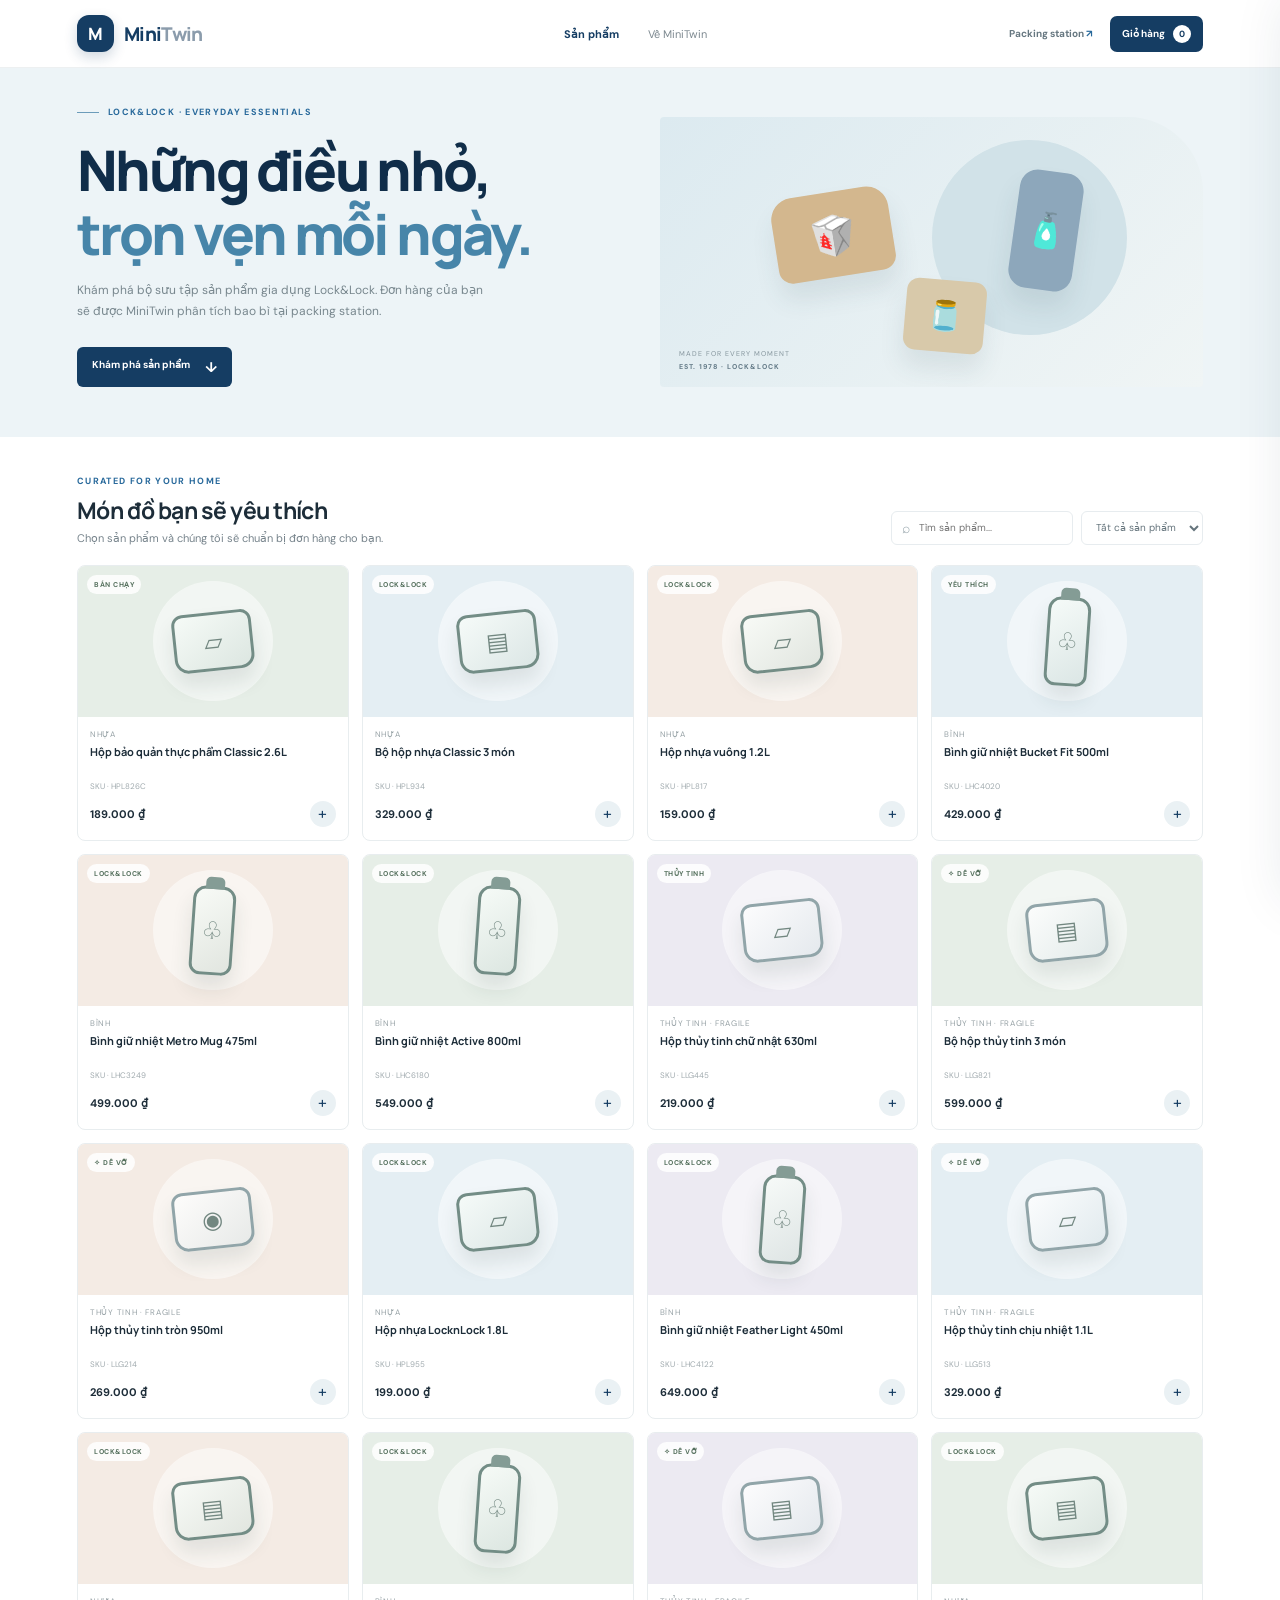
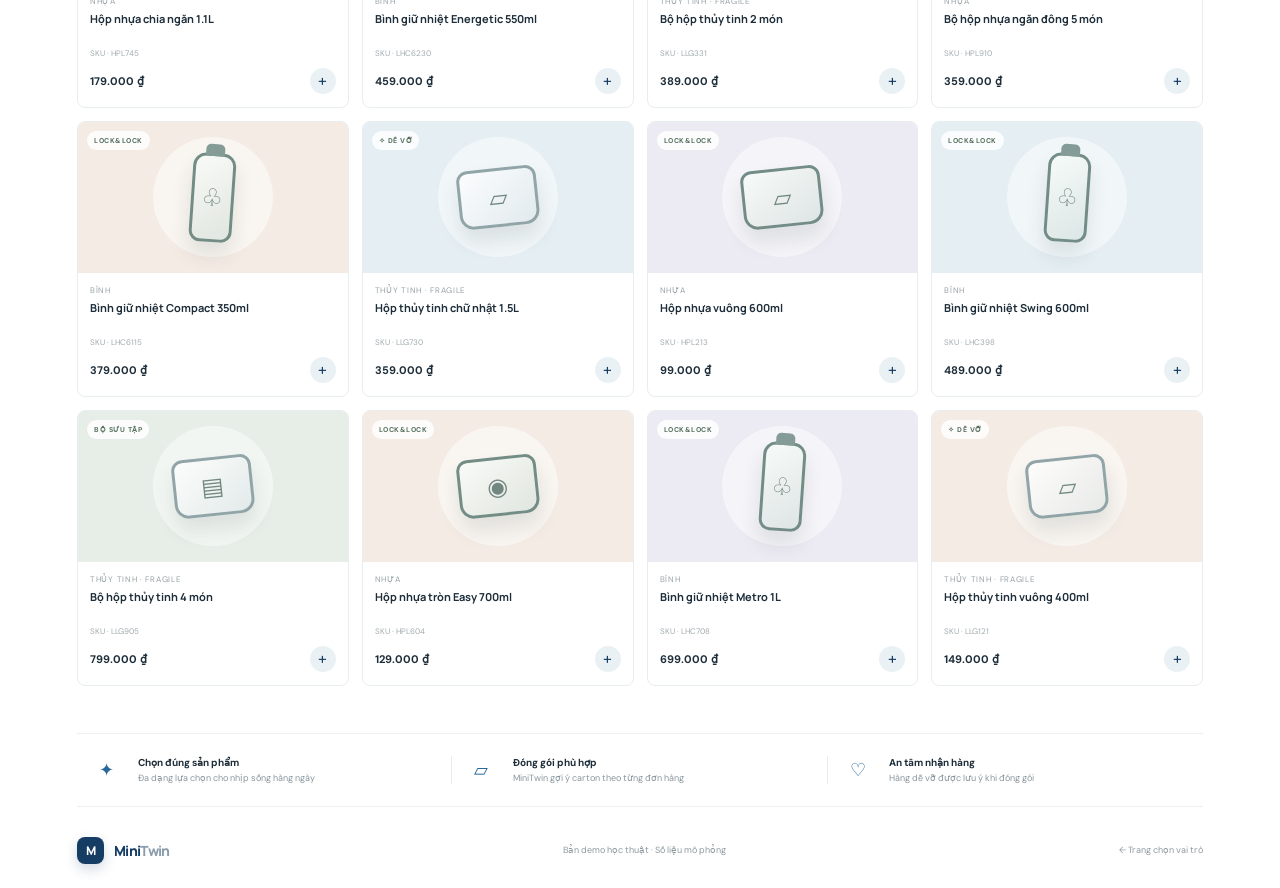
==== AI_Solution/customer.html @ e2d9e5ef "p" ====
<!doctype html><html lang="vi"><head><meta charset="utf-8"><meta name="viewport" content="width=device-width,initial-scale=1"><meta name="theme-color" content="#153d63"><title>MiniTwin · Cửa hàng</title><link rel="preconnect" href="https://fonts.googleapis.com"><link href="https://fonts.googleapis.com/css2?family=DM+Sans:wght@400;500;600;700&family=Manrope:wght@400;500;600;700;800&display=swap" rel="stylesheet"><link rel="stylesheet" href="css/style.css"><link rel="stylesheet" href="css/customer.css"><script type="module" src="js/customer.js"></script></head><body class="store-page"><header class="store-nav"><div class="store-nav-inner"><a class="brand" href="index.html"><span class="brand-icon">M</span><span>Mini<span class="brand-light">Twin</span></span></a><nav><a class="nav-current" href="#products">Sản phẩm</a><a href="#about">Về MiniTwin</a></nav><div class="nav-actions"><a class="staff-shortcut" href="staff.html">Packing station <span>↗</span></a><button class="cart-trigger" id="cart-trigger">Giỏ hàng <span class="cart-count" id="cart-count">0</span></button></div></div></header><main><section class="store-hero"><div class="store-hero-inner"><div class="store-hero-copy"><div class="eyebrow"><span class="eyebrow-line"></span> LOCK&LOCK · EVERYDAY ESSENTIALS</div><h1>Những điều nhỏ,<br><em>trọn vẹn mỗi ngày.</em></h1><p>Khám phá bộ sưu tập sản phẩm gia dụng Lock&Lock. Đơn hàng của bạn sẽ được MiniTwin phân tích bao bì tại packing station.</p><a class="hero-cta" href="#products">Khám phá sản phẩm <span>↓</span></a></div><div class="store-hero-visual"><div class="visual-sun"></div><div class="visual-shape shape-a">🥡</div><div class="visual-shape shape-b">🧴</div><div class="visual-shape shape-c">🫙</div><div class="visual-caption">MADE FOR EVERY MOMENT<br><b>EST. 1978 · LOCK&LOCK</b></div></div></div></section><section class="product-section" id="products"><div class="product-heading"><div><div class="eyebrow">CURATED FOR YOUR HOME</div><h2>Món đồ bạn sẽ yêu thích</h2><p>Chọn sản phẩm và chúng tôi sẽ chuẩn bị đơn hàng cho bạn.</p></div><div class="product-tools"><label class="searchbox"><span>⌕</span><input id="product-search" placeholder="Tìm sản phẩm..."></label><select id="category-filter" aria-label="Lọc danh mục"><option value="all">Tất cả sản phẩm</option><option value="Nhựa">Hộp nhựa</option><option value="Thủy tinh">Thủy tinh</option><option value="Bình">Bình giữ nhiệt</option></select></div></div><div class="product-grid" id="product-grid"><div class="loading-state">Đang chuẩn bị bộ sưu tập<span class="mini-loader"></span></div></div></section><section class="store-promise" id="about"><div><span class="promise-icon">✦</span><b>Chọn đúng sản phẩm</b><small>Đa dạng lựa chọn cho nhịp sống hàng ngày</small></div><div><span class="promise-icon">▱</span><b>Đóng gói phù hợp</b><small>MiniTwin gợi ý carton theo từng đơn hàng</small></div><div><span class="promise-icon">♡</span><b>An tâm nhận hàng</b><small>Hàng dễ vỡ được lưu ý khi đóng gói</small></div></section></main><footer class="store-footer"><a class="brand" href="index.html"><span class="brand-icon">M</span><span>Mini<span class="brand-light">Twin</span></span></a><span>Bản demo học thuật · Số liệu mô phỏng</span><a href="index.html">← Trang chọn vai trò</a></footer><div class="drawer-scrim" id="drawer-scrim"></div><aside class="cart-drawer" id="cart-drawer"><div class="drawer-head"><div><div class="eyebrow">YOUR SELECTION</div><h2>Giỏ hàng <span id="drawer-count"></span></h2></div><button class="close-drawer" id="close-drawer" aria-label="Đóng">×</button></div><div class="cart-items" id="cart-items"></div><div class="drawer-bottom"><div class="cart-total"><span>Tạm tính</span><b id="cart-total">0 ₫</b></div><div class="cart-note">Phí vận chuyển sẽ được ước tính sau khi nhân viên phân tích kiện hàng.</div><button id="checkout-button" class="checkout-button">Xác nhận đặt hàng <span>→</span></button><div class="checkout-foot">Đơn hàng sẽ được chuyển đến bộ phận đóng gói MiniTwin.</div></div></aside><div class="toast-host" id="toast-host" aria-live="polite"></div></body></html>
---- AI_Solution/css/style.css ----
:root{--navy:#153d63;--navy-deep:#102d49;--blue:#28699b;--sky:#e8f1f7;--ink:#1d2d39;--muted:#76838b;--line:#e7ecef;--paper:#f6f8f9;--white:#fff;--green:#357653;--gold:#d69b57;--shadow:0 18px 55px #17354b12}*{box-sizing:border-box}html{scroll-behavior:smooth}body{margin:0;color:var(--ink);font:14px 'DM Sans',sans-serif;background:#fff}button,input,select{font:inherit}a{color:inherit;text-decoration:none}.brand{display:inline-flex;align-items:center;gap:10px;font:800 19px Manrope,sans-serif;letter-spacing:-.7px;color:var(--navy)}.brand-icon{width:37px;height:37px;display:grid;place-items:center;border-radius:12px;background:var(--navy);color:#fff;font:800 17px Manrope;box-shadow:0 5px 13px #153d6333}.brand-light{color:#8b9cac}.eyebrow{display:flex;align-items:center;gap:9px;font-size:9px;letter-spacing:1.35px;font-weight:700;color:var(--blue)}.eyebrow-line{height:1px;width:22px;background:#6c9cba}.home{background:#fbfcfc}.home-nav{height:76px;max-width:1200px;margin:auto;display:flex;align-items:center;justify-content:space-between;padding:0 32px}.demo-label{font-size:9px;letter-spacing:.9px;color:#76848c;font-weight:700}.demo-label i,.live-indicator i{display:inline-block;width:6px;height:6px;border-radius:50%;background:#63aa77;margin-right:6px;vertical-align:1px;box-shadow:0 0 0 3px #63aa771a}.home-main{max-width:1200px;margin:auto;padding:0 32px}.hero{min-height:478px;display:grid;grid-template-columns:1.05fr .95fr;align-items:center;position:relative}.hero-copy{padding:18px 0 40px}.hero h1{font:800 clamp(43px,5.2vw,68px)/1.13 Manrope,sans-serif;letter-spacing:-3.1px;margin:24px 0 18px;color:var(--navy-deep)}.hero h1 em,.store-hero h1 em{font-style:normal;color:#4785a9}.hero-copy>p{color:#78868e;line-height:1.8;max-width:430px;font-size:14px}.text-link{display:inline-flex;gap:11px;align-items:center;margin-top:17px;color:var(--navy);font-size:12px;font-weight:700;border-bottom:1px solid #aec4d2;padding:0 0 7px}.text-link span{font-size:17px}.hero-art{height:408px;background:#eaf2f6;border-radius:5px 100px 5px 5px;position:relative;overflow:hidden;display:grid;place-items:center}.hero-art:after{content:'';position:absolute;inset:0;background:radial-gradient(ellipse at 50% 70%,#dbe9ef 0,transparent 48%)}.art-orbit{position:absolute;border:1px solid #c4d9e3;border-radius:50%;z-index:0}.orbit-one{width:340px;height:340px}.orbit-two{width:260px;height:260px}.box-art{z-index:1;position:relative;width:160px;height:150px;transform:translate(-4px,20px);filter:drop-shadow(10px 15px 8px #6d859324)}.box-front{position:absolute;width:129px;height:105px;left:12px;top:38px;background:linear-gradient(145deg,#d6aa72,#c18f53);clip-path:polygon(0 0,100% 0,100% 100%,0 100%);display:grid;place-items:center;color:#fffaf3;text-align:center;font:800 13px Manrope;letter-spacing:2px}.box-top{position:absolute;top:0;left:12px;width:129px;height:43px;background:#e3bd8c;clip-path:polygon(0 100%,26% 0,100% 0,76% 100%)}.box-side{position:absolute;top:38px;right:0;width:29px;height:105px;background:#aa7847;clip-path:polygon(0 0,100% 15%,100% 100%,0 100%)}.box-tape{position:absolute;z-index:2;top:38px;left:73px;height:105px;width:15px;background:#f2dfbeaa}.float-card{z-index:2;position:absolute;background:#fff;border-radius:10px;padding:10px 13px;box-shadow:0 7px 24px #23455a16;display:flex;align-items:center;gap:9px}.float-card b{font-size:10px;display:block}.float-card small{font-size:8px;color:#89949a}.float-left{left:7%;top:27%}.float-right{right:6%;bottom:26%}.float-icon{font-size:17px;color:#498264;background:#e6f2e9;width:28px;height:28px;display:grid;place-items:center;border-radius:8px}.float-dot{width:8px;height:8px;border-radius:50%;background:#55a375;box-shadow:0 0 0 5px #e5f3e9;margin:0 5px}.art-caption{position:absolute;z-index:2;bottom:19px;left:24px;right:24px;display:flex;justify-content:space-between;color:#80949f;font-size:8px;letter-spacing:1px;font-weight:700}.role-section{padding:29px 0 28px;border-top:1px solid #edf0f1}.section-heading{display:flex;justify-content:space-between;align-items:end;margin-bottom:20px}.section-heading h2{font:700 21px Manrope;margin:8px 0 0;letter-spacing:-.5px}.section-note{font-size:11px;color:#89959c}.role-grid{display:grid;grid-template-columns:1fr 1fr;gap:17px}.role-card{min-height:190px;position:relative;overflow:hidden;padding:19px 22px 16px;border-radius:12px;display:flex;flex-direction:column;justify-content:space-between;transition:transform .2s,box-shadow .2s}.role-card:hover{transform:translateY(-3px);box-shadow:var(--shadow)}.customer-card{background:#eff5f7}.staff-card{background:#edf2f4}.role-card-top,.role-card-bottom{display:flex;align-items:center;justify-content:space-between;position:relative;z-index:1}.role-icon{width:31px;height:31px;border-radius:9px;background:#fff;color:var(--navy);display:grid;place-items:center;font-size:17px}.role-step{font-size:8px;letter-spacing:1px;color:#87959b;font-weight:700}.role-card h3{font:700 19px Manrope;margin:0 0 5px;position:relative;z-index:1}.role-card p{margin:0;color:#79868d;font-size:11px;line-height:1.55;max-width:345px;position:relative;z-index:1}.role-card-bottom{font-size:10px;color:var(--navy);font-weight:700}.arrow-circle{width:25px;height:25px;border-radius:50%;display:grid;place-items:center;background:#fff;font-size:14px}.role-decoration{position:absolute;color:#dbe7ec;right:55px;top:35px;font-size:120px;line-height:1}.deco-spark{font-size:115px;right:34px;top:24px;color:#dce7ea}.home-foot{display:flex;justify-content:space-between;color:#a2acb1;font-size:8px;letter-spacing:.6px;padding:19px 0 2px}.loading-state{grid-column:1/-1;padding:60px;text-align:center;color:var(--muted)}.mini-loader{display:inline-block;width:15px;height:15px;border:2px solid #d9e4e9;border-top-color:var(--blue);border-radius:50%;animation:spin .8s linear infinite;vertical-align:middle;margin-left:9px}@keyframes spin{to{transform:rotate(360deg)}}
@media(max-width:760px){.home-nav{padding:0 18px;height:64px}.home-main{padding:0 18px}.hero{grid-template-columns:1fr;min-height:0;padding:44px 0 28px;gap:25px}.hero-copy{padding:0}.hero h1{font-size:45px;letter-spacing:-2.2px;margin:18px 0 12px}.hero-copy>p{font-size:13px}.hero-art{height:300px;border-top-right-radius:75px}.art-orbit.orbit-one{width:260px;height:260px}.art-orbit.orbit-two{width:200px;height:200px}.role-section{padding-top:22px}.section-heading{align-items:start;gap:12px;flex-direction:column}.section-heading h2{font-size:19px}.role-grid{grid-template-columns:1fr;gap:11px}.role-card{min-height:168px}.home-foot{font-size:7px;gap:12px}.demo-label{font-size:8px}}
---- AI_Solution/css/customer.css ----
.store-page{background:#fff}.store-nav{height:68px;border-bottom:1px solid #edf0f1;background:#fff}.store-nav-inner{height:100%;max-width:1180px;margin:auto;padding:0 27px;display:flex;align-items:center;justify-content:space-between}.store-nav nav{display:flex;gap:29px;margin-left:60px}.store-nav nav a{font-size:11px;color:#7d8990}.store-nav nav a.nav-current{color:var(--navy);font-weight:700}.nav-actions{display:flex;align-items:center;gap:17px}.staff-shortcut{font-size:10px;font-weight:700;color:#667780}.staff-shortcut span{color:var(--blue)}.cart-trigger{border:0;border-radius:7px;background:var(--navy);color:#fff;padding:9px 12px;font-size:10px;font-weight:700;display:flex;align-items:center;gap:8px}.cart-count{width:18px;height:18px;display:grid;place-items:center;background:#fff;color:var(--navy);border-radius:50%;font-size:9px}.store-hero{background:#edf4f7}.store-hero-inner{max-width:1180px;min-height:355px;margin:auto;padding:38px 27px;display:grid;grid-template-columns:1fr .93fr;align-items:center}.store-hero-copy{padding:0 0 12px}.store-hero h1{font:800 clamp(40px,4.5vw,56px)/1.15 Manrope,sans-serif;letter-spacing:-2.6px;color:var(--navy-deep);margin:20px 0 13px}.store-hero-copy>p{max-width:415px;color:#78878e;font-size:12px;line-height:1.8}.hero-cta{display:inline-flex;gap:15px;background:var(--navy);color:white;border-radius:6px;padding:11px 15px;margin-top:12px;font-size:10px;font-weight:700}.hero-cta span{font-size:14px}.store-hero-visual{height:270px;position:relative;overflow:hidden;border-radius:4px 75px 4px 4px;background:linear-gradient(135deg,#dceaf0,#f0f5f5);display:grid;place-items:center}.visual-sun{position:absolute;width:195px;height:195px;border-radius:50%;background:#d1e2e8;right:14%;top:23px}.visual-shape{position:absolute;display:grid;place-items:center;box-shadow:0 17px 25px #344b581a}.shape-a{width:118px;height:85px;left:21%;top:75px;border-radius:22px 22px 14px 14px;background:#d3b78e;font-size:38px;transform:rotate(-9deg)}.shape-b{width:64px;height:119px;right:23%;top:54px;border-radius:18px;background:#8da7bb;font-size:34px;transform:rotate(8deg)}.shape-c{width:80px;height:72px;left:45%;bottom:35px;border-radius:12px;background:#d8c9aa;font-size:29px;transform:rotate(5deg)}.visual-caption{position:absolute;left:19px;bottom:14px;color:#85959d;font-size:7px;letter-spacing:1px;line-height:1.8}.visual-caption b{color:#637a87}.product-section{max-width:1180px;margin:auto;padding:38px 27px 47px}.product-heading{display:flex;align-items:end;justify-content:space-between;margin-bottom:20px}.product-heading h2{font:700 23px Manrope;letter-spacing:-.7px;margin:7px 0 5px}.product-heading p{font-size:11px;color:var(--muted);margin:0}.product-tools{display:flex;gap:8px}.searchbox{display:flex;align-items:center;gap:7px;border:1px solid var(--line);border-radius:6px;padding:0 10px;height:34px;color:#91a0a7}.searchbox input{width:145px;border:0;outline:0;font-size:10px}.product-tools select{border:1px solid var(--line);border-radius:6px;background:#fff;padding:0 10px;font-size:10px;color:#65747c;outline:none}.product-grid{display:grid;grid-template-columns:repeat(4,1fr);gap:13px}.product-card{border:1px solid #e8edef;border-radius:8px;overflow:hidden;background:#fff;transition:.18s;position:relative}.product-card:hover{transform:translateY(-3px);box-shadow:0 13px 34px #233e5014}.product-art{height:151px;display:grid;place-items:center;position:relative;overflow:hidden}.product-art:before{content:'';position:absolute;width:120px;height:120px;border-radius:50%;background:#ffffff80}.product-art.tone-sage{background:#e6eee7}.product-art.tone-blue{background:#e4eef3}.product-art.tone-peach{background:#f4ebe4}.product-art.tone-lavender{background:#eceaf2}.product-glyph{position:relative;z-index:1;width:80px;height:59px;border:3px solid #738d86;border-radius:11px 11px 14px 14px;background:linear-gradient(145deg,#f7fcf8bc,#a7c0b54a);box-shadow:0 13px 20px #263c341c;display:grid;place-items:center;font-size:24px;color:#728780;transform:rotate(-6deg)}.product-glyph.bottle{height:89px;width:43px;border-radius:13px 13px 11px 11px;border-width:3px;transform:rotate(4deg)}.product-glyph.bottle:before{content:'';position:absolute;top:-12px;width:19px;height:12px;border-radius:5px 5px 0 0;background:#849c95}.product-glyph.glass{background:linear-gradient(140deg,#ffffffbb,#b8cbd045);border-color:#91a5a9}.product-tag{position:absolute;z-index:2;left:9px;top:9px;background:#ffffffd9;border-radius:20px;padding:5px 7px;font-size:7px;letter-spacing:.5px;color:#56715e;font-weight:700}.product-copy{padding:12px 12px 13px}.product-category{font-size:8px;text-transform:uppercase;letter-spacing:.7px;color:#97a2a6}.product-copy h3{font:700 11px/1.5 Manrope;margin:5px 0 3px;min-height:34px}.product-sku{font-size:8px;color:#a0aaae}.product-bottom{display:flex;align-items:center;justify-content:space-between;margin-top:10px}.product-price{font-weight:700;font-size:11px}.add-button{width:26px;height:26px;border:0;border-radius:50%;background:#eaf1f4;color:var(--navy);font-size:16px;transition:.15s}.add-button:hover{background:var(--navy);color:white}.store-promise{border-top:1px solid #edf0f1;border-bottom:1px solid #edf0f1;max-width:1126px;margin:0 auto 30px;padding:22px 0;display:grid;grid-template-columns:repeat(3,1fr)}.store-promise>div{display:grid;grid-template-columns:30px 1fr;column-gap:9px;align-items:center;border-right:1px solid var(--line);padding:0 22px}.store-promise>div:last-child{border:0}.promise-icon{grid-row:span 2;color:var(--blue);font-size:18px}.store-promise b{font-size:10px}.store-promise small{font-size:9px;color:#89969d;margin-top:3px}.store-footer{max-width:1126px;margin:0 auto;padding:0 0 24px;display:flex;align-items:center;justify-content:space-between}.store-footer .brand{font-size:14px}.store-footer .brand-icon{width:27px;height:27px;font-size:12px;border-radius:8px}.store-footer>span,.store-footer>a:last-child{font-size:9px;color:#8d999e}.drawer-scrim{position:fixed;inset:0;z-index:10;background:#142b3b70;opacity:0;pointer-events:none;transition:.25s}.drawer-scrim.open{opacity:1;pointer-events:auto}.cart-drawer{position:fixed;z-index:11;top:0;right:0;bottom:0;width:min(410px,100%);background:white;box-shadow:-15px 0 50px #132e401a;transform:translateX(105%);transition:.28s;display:flex;flex-direction:column;padding:24px}.cart-drawer.open{transform:none}.drawer-head{display:flex;align-items:center;justify-content:space-between;padding-bottom:17px;border-bottom:1px solid var(--line)}.drawer-head .eyebrow{font-size:8px}.drawer-head h2{font:700 19px Manrope;margin:5px 0 0}.drawer-head h2 span{color:#96a2a8;font-size:12px}.close-drawer{border:0;background:#f1f4f5;width:31px;height:31px;border-radius:50%;font-size:19px;color:#687880}.cart-items{flex:1;overflow:auto}.cart-empty{text-align:center;padding:55px 15px;color:#8c999f;font-size:11px;line-height:1.7}.cart-empty span{display:block;color:#a8c0ca;font-size:33px;margin-bottom:10px}.cart-line{display:grid;grid-template-columns:1fr auto auto;gap:11px;align-items:center;padding:13px 0;border-bottom:1px solid #eff2f3}.cart-line b{font-size:10px}.cart-line small{display:block;color:#97a2a7;font-size:8px;margin-top:4px}.qty-control{display:flex;align-items:center;gap:7px}.qty-control button{border:1px solid var(--line);background:#fff;border-radius:5px;width:23px;height:23px;color:#51636c}.qty-control span{font-size:10px;min-width:12px;text-align:center}.remove-line{border:0;background:none;color:#9aa4a9;font-size:15px}.drawer-bottom{border-top:1px solid var(--line);padding-top:16px}.cart-total{display:flex;justify-content:space-between;font-size:11px}.cart-note,.checkout-foot{font-size:9px;color:#929da2;line-height:1.6;margin-top:10px}.checkout-button{width:100%;display:flex;align-items:center;justify-content:space-between;border:0;background:var(--navy);color:white;border-radius:6px;padding:12px 14px;margin-top:14px;font-size:11px;font-weight:700}.checkout-button:disabled{opacity:.45;cursor:not-allowed}.checkout-button span{font-size:16px}.checkout-foot{text-align:center;font-size:8px}.toast-host{position:fixed;z-index:30;right:20px;bottom:20px;display:grid;gap:8px}.toast{padding:12px 16px;background:#153d63;color:#fff;border-radius:7px;box-shadow:var(--shadow);font-size:11px;animation:toast-in .2s ease}.toast.error{background:#a14639}@keyframes toast-in{from{opacity:0;transform:translateY(7px)}to{opacity:1;transform:none}}.no-products{grid-column:1/-1;padding:55px;text-align:center;color:#8e9aa0;font-size:11px}
@media(max-width:850px){.product-grid{grid-template-columns:repeat(3,1fr)}.store-promise{margin-left:22px;margin-right:22px}.store-footer{margin:0 22px}}@media(max-width:650px){.store-nav-inner{padding:0 15px}.store-nav nav{display:none}.staff-shortcut{display:none}.store-hero-inner{grid-template-columns:1fr;padding:32px 18px;gap:20px}.store-hero h1{font-size:43px}.store-hero-visual{height:205px}.product-section{padding:30px 15px}.product-heading{align-items:start;flex-direction:column;gap:15px}.product-tools{width:100%}.searchbox{flex:1}.searchbox input{width:100%}.product-tools select{max-width:140px}.product-grid{grid-template-columns:repeat(2,1fr);gap:9px}.product-art{height:125px}.product-copy{padding:10px}.product-copy h3{font-size:10px}.store-promise{grid-template-columns:1fr;gap:15px;padding:19px 0}.store-promise>div{border:0;padding:0 12px}.store-footer{flex-wrap:wrap;gap:12px}.store-footer>span{order:3;width:100%}}
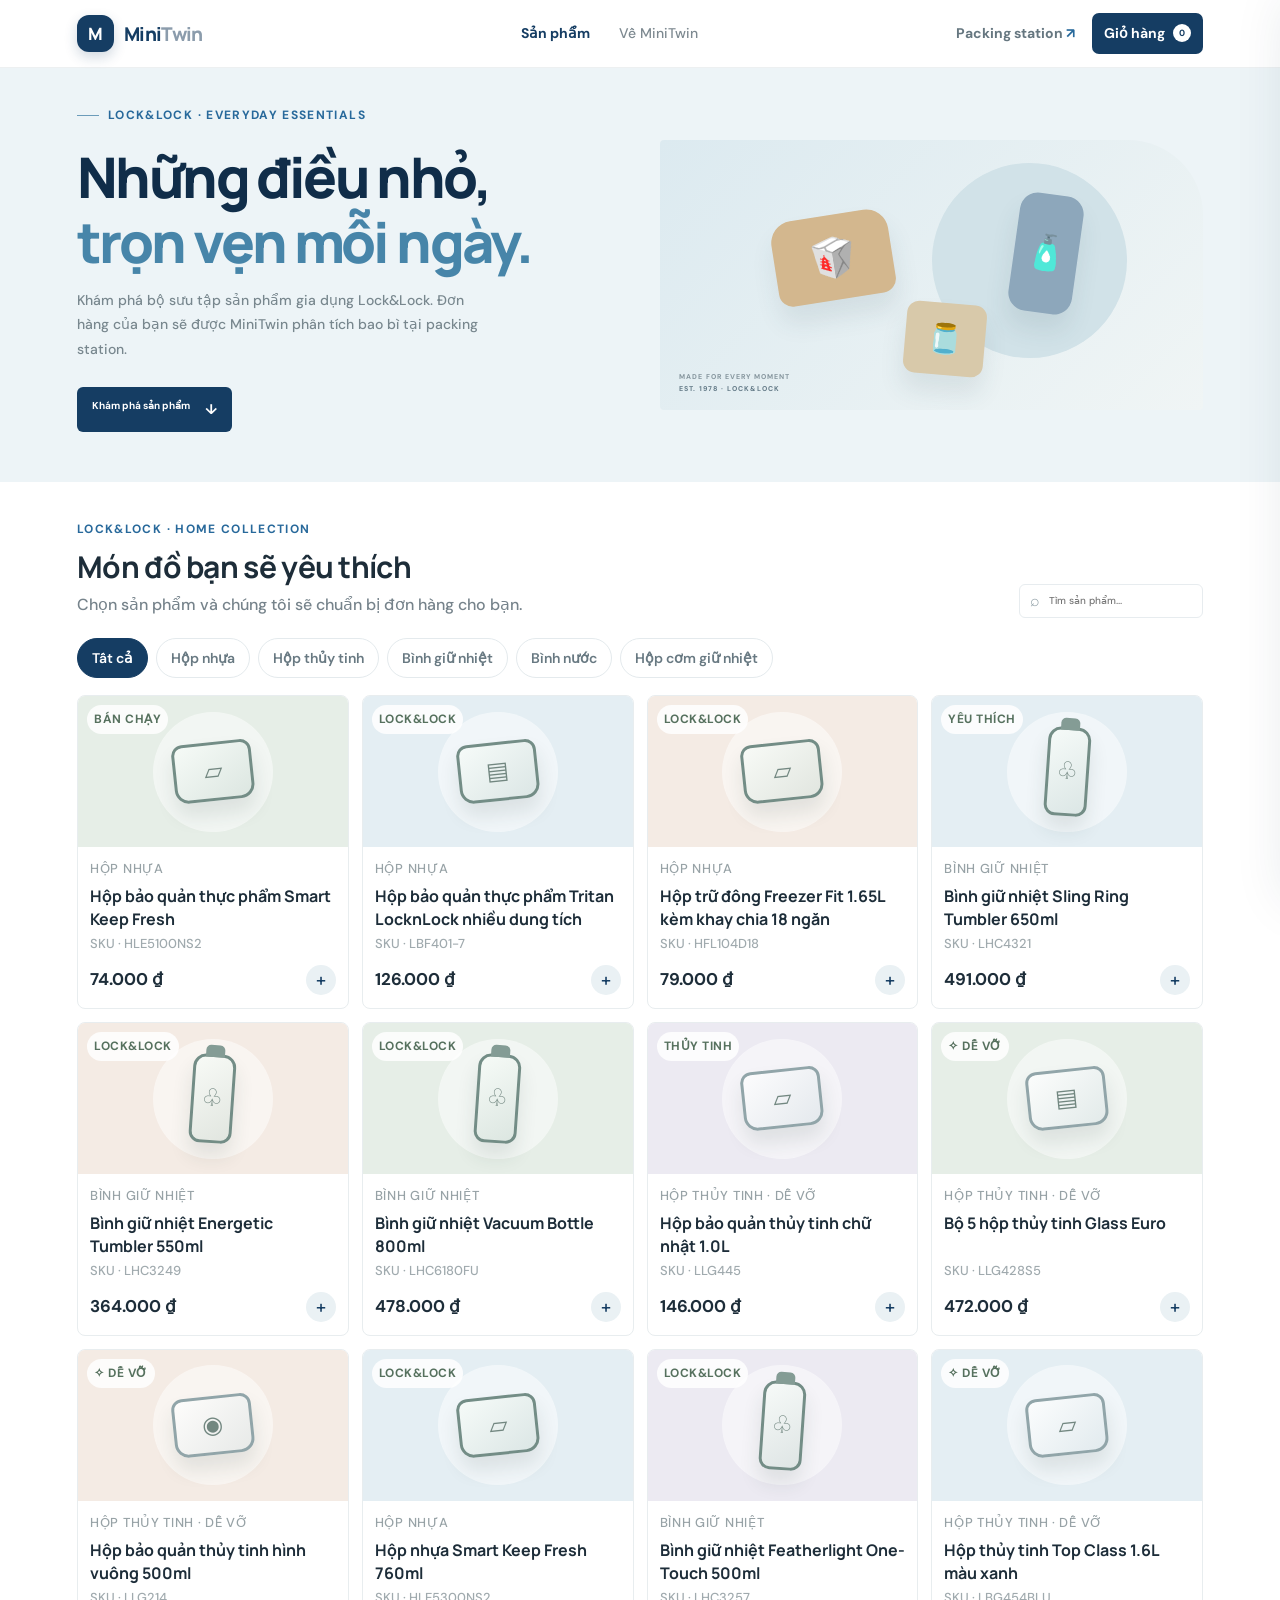
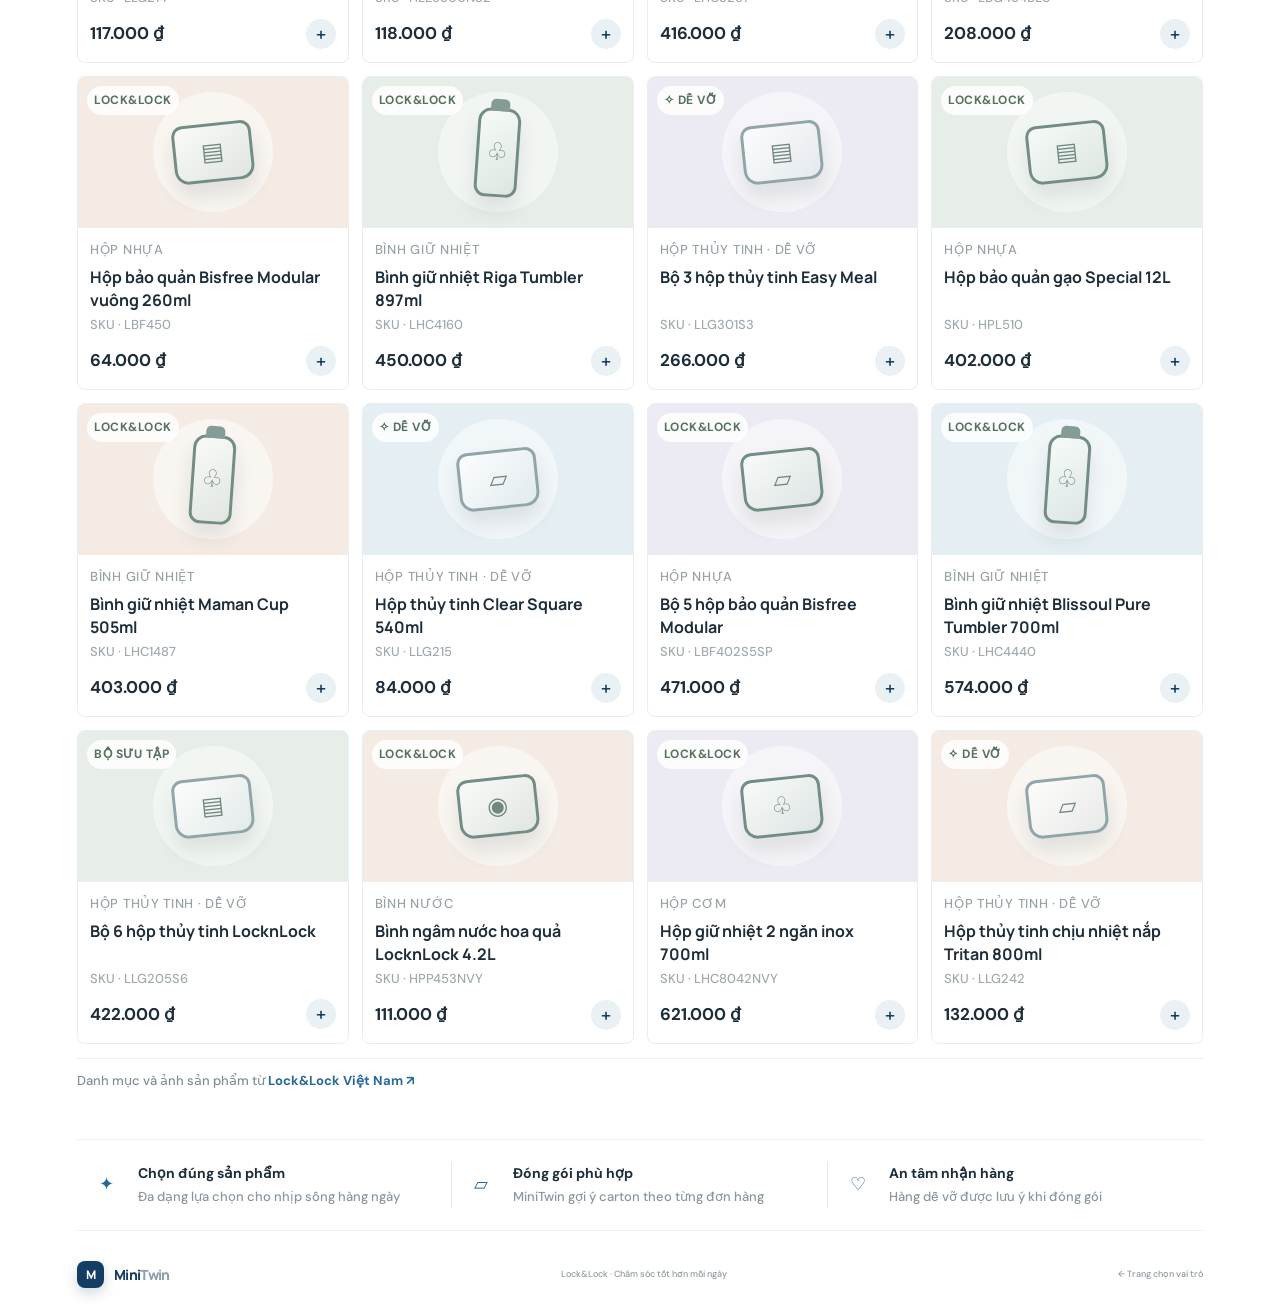
==== commit 18143afd: "update" ====
--- a/AI_Solution/customer.html
+++ b/AI_Solution/customer.html
@@ -1 +1,4 @@
-<!doctype html><html lang="vi"><head><meta charset="utf-8"><meta name="viewport" content="width=device-width,initial-scale=1"><meta name="theme-color" content="#153d63"><title>MiniTwin · Cửa hàng</title><link rel="preconnect" href="https://fonts.googleapis.com"><link href="https://fonts.googleapis.com/css2?family=DM+Sans:wght@400;500;600;700&family=Manrope:wght@400;500;600;700;800&display=swap" rel="stylesheet"><link rel="stylesheet" href="css/style.css"><link rel="stylesheet" href="css/customer.css"><script type="module" src="js/customer.js"></script></head><body class="store-page"><header class="store-nav"><div class="store-nav-inner"><a class="brand" href="index.html"><span class="brand-icon">M</span><span>Mini<span class="brand-light">Twin</span></span></a><nav><a class="nav-current" href="#products">Sản phẩm</a><a href="#about">Về MiniTwin</a></nav><div class="nav-actions"><a class="staff-shortcut" href="staff.html">Packing station <span>↗</span></a><button class="cart-trigger" id="cart-trigger">Giỏ hàng <span class="cart-count" id="cart-count">0</span></button></div></div></header><main><section class="store-hero"><div class="store-hero-inner"><div class="store-hero-copy"><div class="eyebrow"><span class="eyebrow-line"></span> LOCK&LOCK · EVERYDAY ESSENTIALS</div><h1>Những điều nhỏ,<br><em>trọn vẹn mỗi ngày.</em></h1><p>Khám phá bộ sưu tập sản phẩm gia dụng Lock&Lock. Đơn hàng của bạn sẽ được MiniTwin phân tích bao bì tại packing station.</p><a class="hero-cta" href="#products">Khám phá sản phẩm <span>↓</span></a></div><div class="store-hero-visual"><div class="visual-sun"></div><div class="visual-shape shape-a">🥡</div><div class="visual-shape shape-b">🧴</div><div class="visual-shape shape-c">🫙</div><div class="visual-caption">MADE FOR EVERY MOMENT<br><b>EST. 1978 · LOCK&LOCK</b></div></div></div></section><section class="product-section" id="products"><div class="product-heading"><div><div class="eyebrow">CURATED FOR YOUR HOME</div><h2>Món đồ bạn sẽ yêu thích</h2><p>Chọn sản phẩm và chúng tôi sẽ chuẩn bị đơn hàng cho bạn.</p></div><div class="product-tools"><label class="searchbox"><span>⌕</span><input id="product-search" placeholder="Tìm sản phẩm..."></label><select id="category-filter" aria-label="Lọc danh mục"><option value="all">Tất cả sản phẩm</option><option value="Nhựa">Hộp nhựa</option><option value="Thủy tinh">Thủy tinh</option><option value="Bình">Bình giữ nhiệt</option></select></div></div><div class="product-grid" id="product-grid"><div class="loading-state">Đang chuẩn bị bộ sưu tập<span class="mini-loader"></span></div></div></section><section class="store-promise" id="about"><div><span class="promise-icon">✦</span><b>Chọn đúng sản phẩm</b><small>Đa dạng lựa chọn cho nhịp sống hàng ngày</small></div><div><span class="promise-icon">▱</span><b>Đóng gói phù hợp</b><small>MiniTwin gợi ý carton theo từng đơn hàng</small></div><div><span class="promise-icon">♡</span><b>An tâm nhận hàng</b><small>Hàng dễ vỡ được lưu ý khi đóng gói</small></div></section></main><footer class="store-footer"><a class="brand" href="index.html"><span class="brand-icon">M</span><span>Mini<span class="brand-light">Twin</span></span></a><span>Bản demo học thuật · Số liệu mô phỏng</span><a href="index.html">← Trang chọn vai trò</a></footer><div class="drawer-scrim" id="drawer-scrim"></div><aside class="cart-drawer" id="cart-drawer"><div class="drawer-head"><div><div class="eyebrow">YOUR SELECTION</div><h2>Giỏ hàng <span id="drawer-count"></span></h2></div><button class="close-drawer" id="close-drawer" aria-label="Đóng">×</button></div><div class="cart-items" id="cart-items"></div><div class="drawer-bottom"><div class="cart-total"><span>Tạm tính</span><b id="cart-total">0 ₫</b></div><div class="cart-note">Phí vận chuyển sẽ được ước tính sau khi nhân viên phân tích kiện hàng.</div><button id="checkout-button" class="checkout-button">Xác nhận đặt hàng <span>→</span></button><div class="checkout-foot">Đơn hàng sẽ được chuyển đến bộ phận đóng gói MiniTwin.</div></div></aside><div class="toast-host" id="toast-host" aria-live="polite"></div></body></html>
+<!doctype html><html lang="vi"><head><meta charset="utf-8"><meta name="viewport" content="width=device-width,initial-scale=1"><meta name="theme-color" content="#153d63"><title>MiniTwin · Cửa hàng</title><link rel="preconnect" href="https://fonts.googleapis.com"><link href="https://fonts.googleapis.com/css2?family=DM+Sans:wght@400;500;600;700&family=Manrope:wght@400;500;600;700;800&display=swap" rel="stylesheet"><link rel="stylesheet" href="css/style.css"><link rel="stylesheet" href="css/customer.css"><link rel="stylesheet" href="css/accessibility.css"><script type="module" src="js/customer.js"></script></head><body class="store-page"><header class="store-nav"><div class="store-nav-inner"><a class="brand" href="index.html"><span class="brand-icon">M</span><span>Mini<span class="brand-light">Twin</span></span></a><nav><a class="nav-current" href="#products">Sản phẩm</a><a href="#about">Về MiniTwin</a></nav><div class="nav-actions"><a class="staff-shortcut" href="staff.html">Packing station <span>↗</span></a><button class="cart-trigger" id="cart-trigger">Giỏ hàng <span class="cart-count" id="cart-count">0</span></button></div></div></header><main><section class="store-hero"><div class="store-hero-inner"><div class="store-hero-copy"><div class="eyebrow"><span class="eyebrow-line"></span> LOCK&LOCK · EVERYDAY ESSENTIALS</div><h1>Những điều nhỏ,<br><em>trọn vẹn mỗi ngày.</em></h1><p>Khám phá bộ sưu tập sản phẩm gia dụng Lock&Lock. Đơn hàng của bạn sẽ được MiniTwin phân tích bao bì tại packing station.</p><a class="hero-cta" href="#products">Khám phá sản phẩm <span>↓</span></a></div><div class="store-hero-visual"><div class="visual-sun"></div><div class="visual-shape shape-a">🥡</div><div class="visual-shape shape-b">🧴</div><div class="visual-shape shape-c">🫙</div><div class="visual-caption">MADE FOR EVERY MOMENT<br><b>EST. 1978 · LOCK&LOCK</b></div></div></div></section><section class="product-section" id="products"><div class="product-heading"><div><div class="eyebrow">LOCK&LOCK · HOME COLLECTION</div><h2>Món đồ bạn sẽ yêu thích</h2><p>Chọn sản phẩm và chúng tôi sẽ chuẩn bị đơn hàng cho bạn.</p></div><div class="product-tools"><label class="searchbox"><span>⌕</span><input id="product-search" placeholder="Tìm sản phẩm..."></label></div></div><div class="category-chips" id="category-chips"><button class="category-chip active" data-category="all">Tất cả</button><button class="category-chip" data-category="Hộp nhựa">Hộp nhựa</button><button class="category-chip" data-category="Hộp thủy tinh">Hộp thủy tinh</button><button class="category-chip" data-category="Bình giữ nhiệt">Bình giữ nhiệt</button><button class="category-chip" data-category="Bình nước">Bình nước</button><button class="category-chip" data-category="Hộp cơm">Hộp cơm giữ nhiệt</button></div><div class="product-grid" id="product-grid"><div class="loading-state">Đang tải bộ sưu tập<span class="mini-loader"></span></div></div><div class="catalog-source">Danh mục và ảnh sản phẩm từ <a href="https://www.locknlock.vn/vi-vn/search?cgid=root" target="_blank" rel="noreferrer">Lock&Lock Việt Nam ↗</a></div></section><section class="store-promise" id="about"><div><span class="promise-icon">✦</span><b>Chọn đúng sản phẩm</b><small>Đa dạng lựa chọn cho nhịp sống hàng ngày</small></div><div><span class="promise-icon">▱</span><b>Đóng gói phù hợp</b><small>MiniTwin gợi ý carton theo từng đơn hàng</small></div><div><span class="promise-icon">♡</span><b>An tâm nhận hàng</b><small>Hàng dễ vỡ được lưu ý khi đóng gói</small></div></section></main><footer class="store-footer"><a class="brand" href="index.html"><span class="brand-icon">M</span><span>Mini<span class="brand-light">Twin</span></span></a><span>Lock&Lock · Chăm sóc tốt hơn mỗi ngày</span><a href="index.html">← Trang chọn vai trò</a></footer><div class="drawer-scrim" id="drawer-scrim"></div><aside class="cart-drawer" id="cart-drawer"><div class="drawer-head"><div><div class="eyebrow">YOUR SELECTION</div><h2>Giỏ hàng <span id="drawer-count"></span></h2></div><button class="close-drawer" id="close-drawer" aria-label="Đóng">×</button></div><div class="cart-items" id="cart-items"></div><div class="drawer-bottom"><div class="cart-total"><span>Tạm tính</span><b id="cart-total">0 ₫</b></div><div class="cart-note">Phí vận chuyển sẽ được ước tính sau khi nhân viên phân tích kiện hàng.</div><button id="checkout-button" class="checkout-button">Xác nhận đặt hàng <span>→</span></button><div class="checkout-foot">Đơn hàng sẽ được chuyển đến bộ phận đóng gói MiniTwin.</div></div></aside><div class="toast-host" id="toast-host" aria-live="polite"></div></body></html>
+
+
+
--- a/AI_Solution/css/accessibility.css
+++ b/AI_Solution/css/accessibility.css
@@ -0,0 +1,40 @@
+/* Legibility, catalog photography, parcel previews and packing history */
+/* Keep text readable on the shop and packing station, including supporting labels. */
+body{font-size:16px;font-weight:500;line-height:1.6}
+.login-overline{font-size:12px}.login-card h1{font-size:30px}.login-subtitle{font-size:15px}.login-choice-copy b{font-size:16px}.login-choice-copy small{font-size:13px}.login-divider{font-size:11px}.login-terms{font-size:12px}.login-footer{font-size:12px}
+.store-nav nav a,.staff-shortcut,.cart-trigger{font-size:14px}.product-heading h2{font-size:30px}.product-heading p{font-size:16px}.product-copy h3{font-size:16px;line-height:1.45;min-height:46px}.product-category,.product-sku{font-size:13px}.product-price{font-size:17px}.add-button{width:38px;height:38px;font-size:22px}.product-tag{font-size:12px}.category-chip{font-size:14px;padding:10px 16px}.catalog-source{font-size:13px}.store-promise b{font-size:14px}.store-promise small{font-size:13px}.cart-product-copy b{font-size:14px}.cart-product-copy small{font-size:12px}.cart-total,.checkout-button{font-size:15px}.cart-note,.checkout-foot{font-size:12px}
+.staff-welcome h1{font-size:36px}.staff-welcome p{font-size:16px}.metric-label{font-size:13px}.metric-value{font-size:26px}.metric-trend{font-size:12px}.panel-title{font-size:16px}.panel-head p{font-size:13px}.order-tab{font-size:13px}.order-id{font-size:14px}.order-desc{font-size:13px}.order-status{font-size:11px}.order-price{font-size:12px}.orders-foot{font-size:12px}
+.analysis-empty h2{font-size:22px}.analysis-empty p{font-size:14px}.empty-steps{font-size:12px}.result-heading h2{font-size:22px}.result-heading p{font-size:13px}.recommended-carton h3{font-size:20px}.recommended-carton p{font-size:13px}.block-title,.criteria,.cost-row{font-size:13px}.cost-row.total{font-size:13px}.cost-row.total b{font-size:15px}.result-note{font-size:12px}.compare-title{font-size:12px}.saving-note{font-size:13px}.fragile-alert{font-size:14px}
+.package-product b,.package-product strong{font-size:13px}.package-product small{font-size:12px}.ready-heading h2{font-size:22px}.ready-heading p{font-size:13px}.ready-foot{font-size:12px}.history-heading h2{font-size:19px}.history-heading p{font-size:13px}.history-export{font-size:13px}.history-table th{font-size:12px}.history-table td{font-size:13px}.package-plan-title{font-size:13px}.package-plan-items span,.package-plan-meta,.shipment-fee small{font-size:12px}.shipment-fee b{font-size:13px}.shipment-fee>strong{font-size:17px}
+.login-page{min-height:100vh;background:linear-gradient(135deg,#f6f8f9,#edf3f6);display:grid;place-items:center;padding:24px}.login-shell{width:min(100%,460px)}.login-brand{display:flex;justify-content:center;margin-bottom:26px}.login-card{background:#fff;border:1px solid #e7edef;border-radius:13px;padding:31px 32px;box-shadow:0 19px 60px #183b5210}.login-overline{display:flex;align-items:center;gap:8px;font-size:9px;font-weight:700;letter-spacing:1.1px;color:#638298}.login-line{width:19px;height:1px;background:#8faebb}.login-card h1{font:800 27px Manrope;color:#193a53;margin:13px 0 5px;letter-spacing:-.8px}.login-subtitle{font-size:13px;color:#839198;margin:0 0 21px}.login-choices{display:grid;gap:10px}.login-choice{display:flex;align-items:center;gap:12px;border:1px solid #e5ebee;border-radius:8px;padding:13px;transition:.16s}.login-choice:hover{border-color:#9fb9c7;background:#f8fbfc;transform:translateY(-1px)}.login-choice-icon{width:39px;height:39px;border-radius:9px;display:grid;place-items:center;font-size:20px}.customer-choice-icon{background:#eaf2f5;color:#356987}.staff-choice-icon{background:#edf3ed;color:#477855}.login-choice-copy{flex:1}.login-choice-copy b{display:block;font-size:13px;color:#283e4a}.login-choice-copy small{display:block;font-size:10px;color:#87949a;margin-top:3px}.login-arrow{color:#688393;font-size:17px}.login-divider{display:flex;align-items:center;gap:9px;margin:21px 0 12px;color:#a0aaaf;font-size:8px;letter-spacing:.8px;white-space:nowrap}.login-divider span{height:1px;background:#edf0f2;flex:1}.login-terms{text-align:center;font-size:9px;color:#9aa5aa;line-height:1.6}.login-footer{display:flex;justify-content:space-between;margin-top:18px;color:#9ba6ab;font-size:9px}
+body{font-size:15px;font-weight:500;line-height:1.55}
+.eyebrow,.role-step,.art-caption,.visual-caption{font-weight:700}
+.demo-label{font-size:10px}
+.hero-copy>p,.role-card p,.store-hero-copy>p{font-size:14px;line-height:1.75}
+.role-card h3{font-size:20px}.role-card-bottom,.text-link{font-size:12px}.section-note{font-size:12px}.home-foot{font-size:9px}
+.store-nav nav a{font-size:12px}.staff-shortcut{font-size:11px}.cart-trigger{font-size:11px}
+.product-heading h2{font-size:25px}.product-heading p{font-size:13px}.product-copy h3{font-size:13px;line-height:1.5;min-height:39px}.product-category,.product-sku{font-size:10px}.product-price{font-size:13px}.add-button{width:30px;height:30px;font-size:18px}.product-tag{font-size:9px}.category-chip{font-size:12px;padding:9px 15px}.catalog-source{font-size:10px}
+.store-promise b{font-size:11px}.store-promise small{font-size:10px}.cart-product-copy b{font-size:11px}.cart-product-copy small{font-size:10px}.cart-total,.checkout-button{font-size:12px}.cart-note,.checkout-foot{font-size:10px}
+.staff-welcome h1{font-size:31px}.staff-welcome p{font-size:13px}.metric-label{font-size:10px}.metric-value{font-size:22px}.metric-trend{font-size:9px}.panel-title{font-size:13px}.panel-head p{font-size:10px}.order-tab{font-size:10px}.order-id{font-size:10px}.order-desc{font-size:10px}.order-status{font-size:8px}.order-price{font-size:9px}.orders-foot{font-size:9px}
+.analysis-empty h2{font-size:18px}.analysis-empty p{font-size:11px}.empty-steps{font-size:9px}.result-heading h2{font-size:18px}.result-heading p{font-size:10px}.recommended-carton h3{font-size:17px}.recommended-carton p{font-size:10px}.block-title,.criteria,.cost-row{font-size:10px}.cost-row.total{font-size:10px}.cost-row.total b{font-size:11px}.result-note{font-size:9px}.compare-title{font-size:9px}.saving-note{font-size:9px}.fragile-alert{font-size:10px}
+.real-product-image{position:absolute;inset:0;width:100%;height:100%;object-fit:contain;padding:12px;z-index:1;mix-blend-mode:multiply}
+.category-chips{display:flex;gap:8px;overflow-x:auto;padding:0 0 17px;scrollbar-width:thin}.category-chip{flex:0 0 auto;border:1px solid #e4eaed;border-radius:24px;background:#fff;color:#687982;padding:8px 14px;font-weight:600;transition:.15s}.category-chip:hover,.category-chip.active{background:#153d63;border-color:#153d63;color:#fff}
+.catalog-source{border-top:1px solid #edf0f1;margin-top:14px;padding-top:12px;color:#7e8e96}.catalog-source a{color:#28699b;font-weight:700}
+.cart-product-image{width:46px;height:46px;border-radius:6px;background:#edf3f5;position:relative;overflow:hidden;display:grid;place-items:center;color:#668392;flex:0 0 46px}.cart-product-image>span{font-size:19px}.cart-product-image .real-product-image{padding:2px}.cart-line{grid-template-columns:46px 1fr auto 18px}.cart-product-copy{min-width:0}
+.order-thumb{position:relative;overflow:hidden}.order-thumb img{position:absolute;width:100%;height:100%;object-fit:contain;inset:0;padding:2px;mix-blend-mode:multiply;background:#edf3f5}.package-products{display:grid;gap:7px;margin:11px 0;padding:10px;border:1px solid #e9eef0;border-radius:6px;background:#fbfcfc}.package-product{display:flex;align-items:center;gap:9px;min-width:0}.package-photo{position:relative;overflow:hidden;width:40px;height:40px;flex:0 0 40px;display:grid;place-items:center;background:#eaf1f4;border-radius:5px;color:#628195}.package-photo>span{font-size:17px}.package-photo img{position:absolute;inset:0;width:100%;height:100%;object-fit:contain;padding:2px;mix-blend-mode:multiply}.package-product>div:nth-child(2){min-width:0;flex:1}.package-product b{display:block;font-size:10px;white-space:nowrap;overflow:hidden;text-overflow:ellipsis}.package-product small{display:block;color:#88969c;font-size:9px;margin-top:3px}.package-product strong{font-size:10px;color:#526a78}
+.ready-view{padding:4px 2px}.ready-heading{display:flex;align-items:center;justify-content:space-between}.ready-heading h2{font:800 18px Manrope;margin:5px 0 2px;color:#294659}.ready-heading p{font-size:10px;color:#849198;margin:0}.ready-foot{display:flex;align-items:center;justify-content:space-between;gap:10px;font-size:9px;color:#71818a}.ready-foot .result-button{max-width:235px}
+.box-item-gallery{display:flex;gap:5px;margin-top:8px;position:relative;z-index:2}.box-item-photo{position:relative;width:30px;height:30px;border-radius:4px;background:#ffffffd9;overflow:hidden;display:grid;place-items:center;color:#536f7c;font-size:12px}.box-item-photo img{position:absolute;inset:0;width:100%;height:100%;object-fit:contain;padding:2px;mix-blend-mode:multiply}
+.history-panel{margin-top:16px;background:#fff;border:1px solid #e7edef;border-radius:8px;padding:16px}.history-heading{display:flex;align-items:center;justify-content:space-between;margin-bottom:12px}.history-heading h2{font:700 15px Manrope;margin:0;color:#273f4d}.history-heading p{font-size:10px;color:#87949a;margin:4px 0 0}.history-export{border:0;border-radius:5px;background:#153d63;color:#fff;padding:9px 12px;font-size:10px;font-weight:700}.history-table-wrap{overflow:auto}.history-table{width:100%;border-collapse:collapse;min-width:620px}.history-table th{text-align:left;font-size:9px;letter-spacing:.55px;color:#8e9ba1;padding:9px;border-bottom:1px solid #e8edef}.history-table td{font-size:10px;color:#53636b;padding:10px 9px;border-bottom:1px solid #eef1f2}.history-table td b{color:#294555}.history-empty{text-align:center!important;color:#93a0a5!important;padding:24px!important}.package-plan-list{display:grid;gap:8px;margin-top:12px}.package-plan-card{border:1px solid #e5ebee;border-radius:6px;padding:10px}.package-plan-title{display:flex;align-items:center;gap:9px;font-size:10px}.package-plan-title b{color:#2e5064}.package-plan-title span{color:#798a93;flex:1}.package-plan-title strong{color:#385e75}.package-plan-items{display:grid;gap:5px;margin:8px 0}.package-plan-items span{display:flex;align-items:center;gap:7px;font-size:9px;color:#61727a}.package-plan-items img{width:26px;height:26px;object-fit:contain;background:#eff4f6;border-radius:4px;mix-blend-mode:multiply}.package-plan-meta{font-size:9px;color:#849198}.shipment-fee{display:flex;justify-content:space-between;align-items:center;margin-top:10px;border:1px solid #dce9e2;background:#f4f9f5;border-radius:6px;padding:10px}.shipment-fee b{font-size:10px;color:#3d6f52}.shipment-fee small{display:block;color:#84968a;font-size:9px;margin-top:3px}.shipment-fee>strong{font-size:14px;color:#317149}
+@media(max-width:650px){.product-heading h2{font-size:22px}.staff-welcome h1{font-size:24px}.ready-foot{align-items:stretch;flex-direction:column}.ready-foot .result-button{max-width:none}.package-plan-title{flex-wrap:wrap}.package-plan-title span{flex:initial}.history-panel{padding:12px}}
+@media(max-width:520px){.login-card{padding:25px 20px}.login-card h1{font-size:24px}.login-footer{font-size:8px}}
+/* Final overrides also raise tiny labels from the original visual theme. */
+.login-overline{font-size:12px}.login-card h1{font-size:30px}.login-subtitle{font-size:15px}.login-choice-copy b{font-size:16px}.login-choice-copy small{font-size:13px}.login-divider{font-size:11px}.login-terms{font-size:12px}.login-footer{font-size:12px}
+.store-nav nav a,.staff-shortcut,.cart-trigger{font-size:14px}.product-heading h2{font-size:30px}.product-heading p{font-size:16px}.product-copy h3{font-size:16px;line-height:1.45;min-height:46px}.product-category,.product-sku{font-size:13px}.product-price{font-size:17px}.product-tag{font-size:12px}.category-chip{font-size:14px}.catalog-source{font-size:13px}.store-promise b{font-size:14px}.store-promise small{font-size:13px}.cart-product-copy b{font-size:14px}.cart-product-copy small{font-size:12px}.cart-total,.checkout-button{font-size:15px}.cart-note,.checkout-foot{font-size:12px}
+.staff-welcome h1{font-size:36px}.staff-welcome p{font-size:16px}.metric-label{font-size:13px}.metric-value{font-size:26px}.metric-trend{font-size:12px}.panel-title{font-size:16px}.panel-head p{font-size:13px}.order-tab{font-size:13px}.order-id{font-size:14px}.order-desc{font-size:13px}.order-status{font-size:11px}.order-price{font-size:12px}.orders-foot{font-size:12px}.analysis-empty h2{font-size:22px}.analysis-empty p{font-size:14px}.empty-steps{font-size:12px}.result-heading h2{font-size:22px}.result-heading p{font-size:13px}.recommended-carton h3{font-size:20px}.recommended-carton p{font-size:13px}.block-title,.criteria,.cost-row{font-size:13px}.cost-row.total{font-size:13px}.cost-row.total b{font-size:15px}.result-note{font-size:12px}.compare-title{font-size:12px}.saving-note{font-size:13px}.fragile-alert{font-size:14px}
+.package-product b,.package-product strong{font-size:13px}.package-product small{font-size:12px}.ready-heading h2{font-size:22px}.ready-heading p{font-size:13px}.ready-foot{font-size:12px}.history-heading h2{font-size:19px}.history-heading p{font-size:13px}.history-export{font-size:13px}.history-table th{font-size:12px}.history-table td{font-size:13px}.package-plan-title{font-size:13px}.package-plan-items span,.package-plan-meta,.shipment-fee small{font-size:12px}.shipment-fee b{font-size:13px}.shipment-fee>strong{font-size:17px}
+
+.image-fallback{position:absolute;inset:0;display:grid;place-items:center;color:#668392;font-size:18px;z-index:0}.order-thumb,.package-photo,.box-item-photo,.package-plan-items span{position:relative}.order-thumb img,.package-photo img,.box-item-photo img,.package-plan-items img{z-index:1}.package-plan-items .image-fallback{width:26px;height:26px;font-style:normal;font-size:13px;flex:0 0 26px}.package-plan-items span{min-height:26px}
+body{font-size:16px;font-weight:500;line-height:1.6}
+.eyebrow,.result-kicker,.carton-label,.result-chip,.fragile-mark,.live-pill,.live-indicator,.staff-breadcrumb{font-size:12px}
+.package-plan-items .image-fallback{inset:auto;top:0;left:0}
+.package-plan-items span{padding-left:33px}
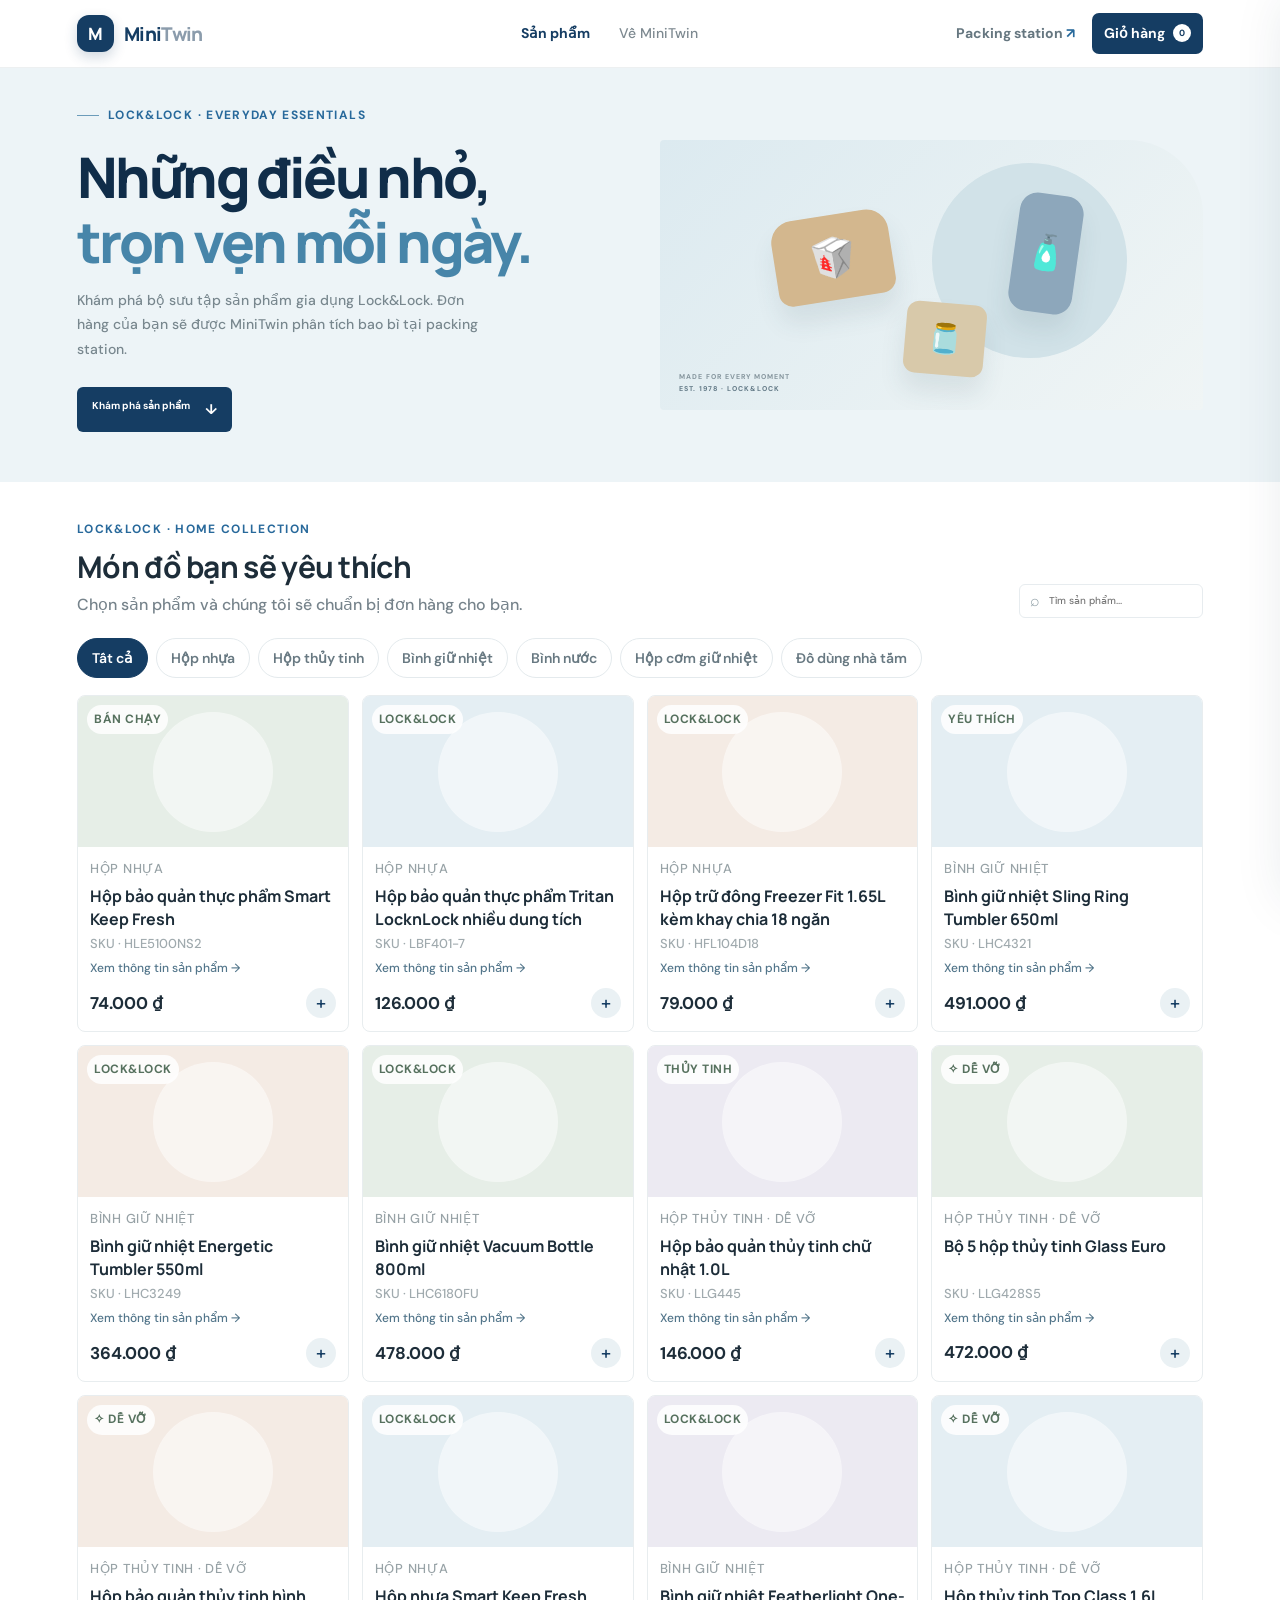
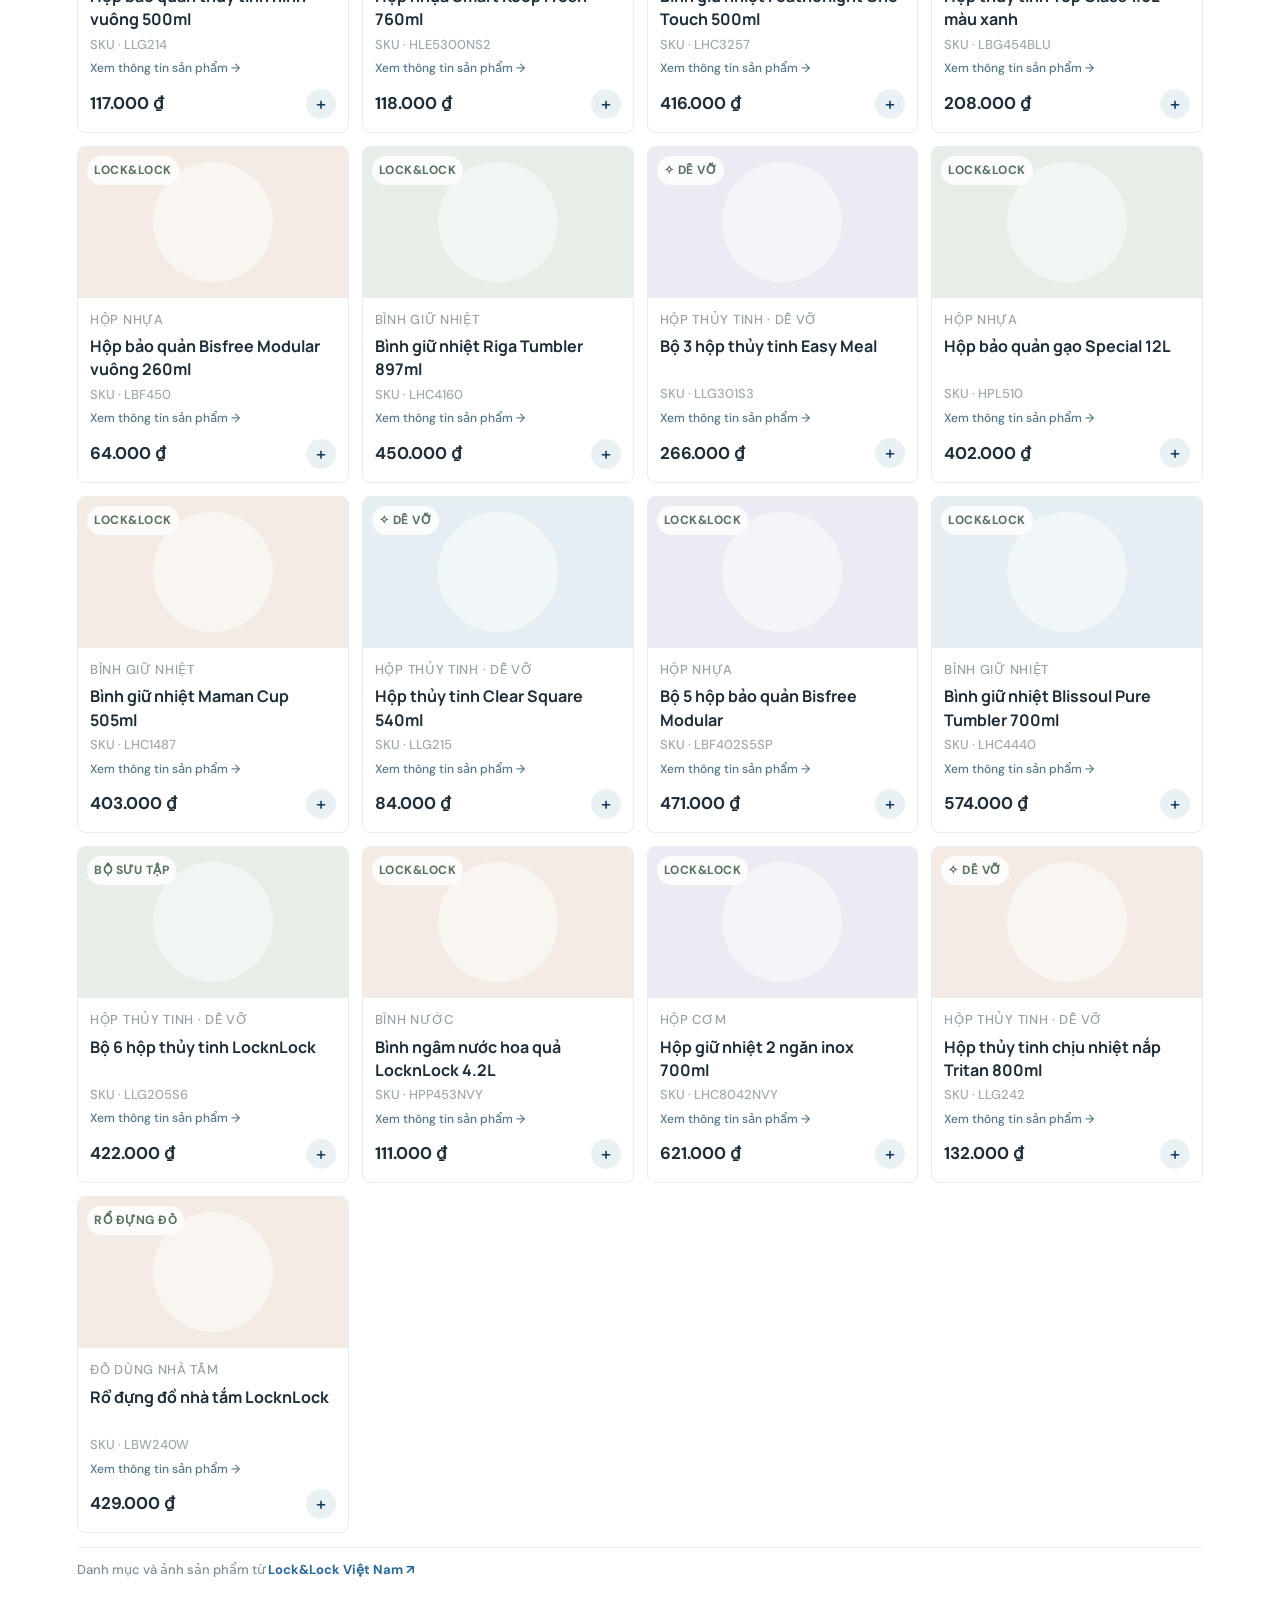
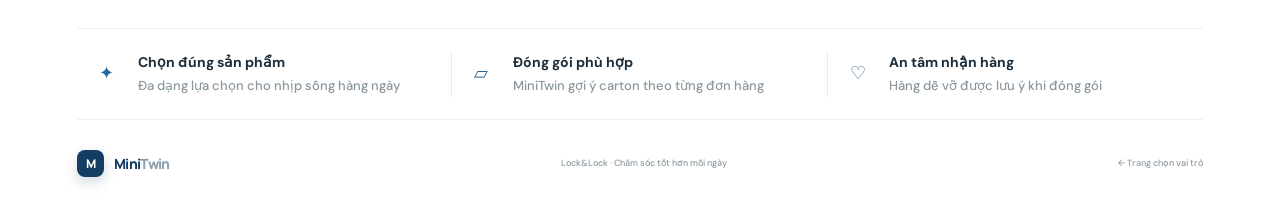
==== commit 20e63899: "update" ====
--- a/AI_Solution/customer.html
+++ b/AI_Solution/customer.html
@@ -1,4 +1,5 @@
-<!doctype html><html lang="vi"><head><meta charset="utf-8"><meta name="viewport" content="width=device-width,initial-scale=1"><meta name="theme-color" content="#153d63"><title>MiniTwin · Cửa hàng</title><link rel="preconnect" href="https://fonts.googleapis.com"><link href="https://fonts.googleapis.com/css2?family=DM+Sans:wght@400;500;600;700&family=Manrope:wght@400;500;600;700;800&display=swap" rel="stylesheet"><link rel="stylesheet" href="css/style.css"><link rel="stylesheet" href="css/customer.css"><link rel="stylesheet" href="css/accessibility.css"><script type="module" src="js/customer.js"></script></head><body class="store-page"><header class="store-nav"><div class="store-nav-inner"><a class="brand" href="index.html"><span class="brand-icon">M</span><span>Mini<span class="brand-light">Twin</span></span></a><nav><a class="nav-current" href="#products">Sản phẩm</a><a href="#about">Về MiniTwin</a></nav><div class="nav-actions"><a class="staff-shortcut" href="staff.html">Packing station <span>↗</span></a><button class="cart-trigger" id="cart-trigger">Giỏ hàng <span class="cart-count" id="cart-count">0</span></button></div></div></header><main><section class="store-hero"><div class="store-hero-inner"><div class="store-hero-copy"><div class="eyebrow"><span class="eyebrow-line"></span> LOCK&LOCK · EVERYDAY ESSENTIALS</div><h1>Những điều nhỏ,<br><em>trọn vẹn mỗi ngày.</em></h1><p>Khám phá bộ sưu tập sản phẩm gia dụng Lock&Lock. Đơn hàng của bạn sẽ được MiniTwin phân tích bao bì tại packing station.</p><a class="hero-cta" href="#products">Khám phá sản phẩm <span>↓</span></a></div><div class="store-hero-visual"><div class="visual-sun"></div><div class="visual-shape shape-a">🥡</div><div class="visual-shape shape-b">🧴</div><div class="visual-shape shape-c">🫙</div><div class="visual-caption">MADE FOR EVERY MOMENT<br><b>EST. 1978 · LOCK&LOCK</b></div></div></div></section><section class="product-section" id="products"><div class="product-heading"><div><div class="eyebrow">LOCK&LOCK · HOME COLLECTION</div><h2>Món đồ bạn sẽ yêu thích</h2><p>Chọn sản phẩm và chúng tôi sẽ chuẩn bị đơn hàng cho bạn.</p></div><div class="product-tools"><label class="searchbox"><span>⌕</span><input id="product-search" placeholder="Tìm sản phẩm..."></label></div></div><div class="category-chips" id="category-chips"><button class="category-chip active" data-category="all">Tất cả</button><button class="category-chip" data-category="Hộp nhựa">Hộp nhựa</button><button class="category-chip" data-category="Hộp thủy tinh">Hộp thủy tinh</button><button class="category-chip" data-category="Bình giữ nhiệt">Bình giữ nhiệt</button><button class="category-chip" data-category="Bình nước">Bình nước</button><button class="category-chip" data-category="Hộp cơm">Hộp cơm giữ nhiệt</button></div><div class="product-grid" id="product-grid"><div class="loading-state">Đang tải bộ sưu tập<span class="mini-loader"></span></div></div><div class="catalog-source">Danh mục và ảnh sản phẩm từ <a href="https://www.locknlock.vn/vi-vn/search?cgid=root" target="_blank" rel="noreferrer">Lock&Lock Việt Nam ↗</a></div></section><section class="store-promise" id="about"><div><span class="promise-icon">✦</span><b>Chọn đúng sản phẩm</b><small>Đa dạng lựa chọn cho nhịp sống hàng ngày</small></div><div><span class="promise-icon">▱</span><b>Đóng gói phù hợp</b><small>MiniTwin gợi ý carton theo từng đơn hàng</small></div><div><span class="promise-icon">♡</span><b>An tâm nhận hàng</b><small>Hàng dễ vỡ được lưu ý khi đóng gói</small></div></section></main><footer class="store-footer"><a class="brand" href="index.html"><span class="brand-icon">M</span><span>Mini<span class="brand-light">Twin</span></span></a><span>Lock&Lock · Chăm sóc tốt hơn mỗi ngày</span><a href="index.html">← Trang chọn vai trò</a></footer><div class="drawer-scrim" id="drawer-scrim"></div><aside class="cart-drawer" id="cart-drawer"><div class="drawer-head"><div><div class="eyebrow">YOUR SELECTION</div><h2>Giỏ hàng <span id="drawer-count"></span></h2></div><button class="close-drawer" id="close-drawer" aria-label="Đóng">×</button></div><div class="cart-items" id="cart-items"></div><div class="drawer-bottom"><div class="cart-total"><span>Tạm tính</span><b id="cart-total">0 ₫</b></div><div class="cart-note">Phí vận chuyển sẽ được ước tính sau khi nhân viên phân tích kiện hàng.</div><button id="checkout-button" class="checkout-button">Xác nhận đặt hàng <span>→</span></button><div class="checkout-foot">Đơn hàng sẽ được chuyển đến bộ phận đóng gói MiniTwin.</div></div></aside><div class="toast-host" id="toast-host" aria-live="polite"></div></body></html>
+<!doctype html><html lang="vi"><head><meta charset="utf-8"><meta name="viewport" content="width=device-width,initial-scale=1"><meta name="theme-color" content="#153d63"><title>MiniTwin · Cửa hàng</title><link rel="preconnect" href="https://fonts.googleapis.com"><link href="https://fonts.googleapis.com/css2?family=DM+Sans:wght@400;500;600;700&family=Manrope:wght@400;500;600;700;800&display=swap" rel="stylesheet"><link rel="stylesheet" href="css/style.css"><link rel="stylesheet" href="css/customer.css"><link rel="stylesheet" href="css/accessibility.css"><link rel="stylesheet" href="css/product-detail.css"><script type="module" src="js/customer.js"></script></head><body class="store-page"><header class="store-nav"><div class="store-nav-inner"><a class="brand" href="index.html"><span class="brand-icon">M</span><span>Mini<span class="brand-light">Twin</span></span></a><nav><a class="nav-current" href="#products">Sản phẩm</a><a href="#about">Về MiniTwin</a></nav><div class="nav-actions"><a class="staff-shortcut" href="staff.html">Packing station <span>↗</span></a><button class="cart-trigger" id="cart-trigger">Giỏ hàng <span class="cart-count" id="cart-count">0</span></button></div></div></header><main><section class="store-hero"><div class="store-hero-inner"><div class="store-hero-copy"><div class="eyebrow"><span class="eyebrow-line"></span> LOCK&LOCK · EVERYDAY ESSENTIALS</div><h1>Những điều nhỏ,<br><em>trọn vẹn mỗi ngày.</em></h1><p>Khám phá bộ sưu tập sản phẩm gia dụng Lock&Lock. Đơn hàng của bạn sẽ được MiniTwin phân tích bao bì tại packing station.</p><a class="hero-cta" href="#products">Khám phá sản phẩm <span>↓</span></a></div><div class="store-hero-visual"><div class="visual-sun"></div><div class="visual-shape shape-a">🥡</div><div class="visual-shape shape-b">🧴</div><div class="visual-shape shape-c">🫙</div><div class="visual-caption">MADE FOR EVERY MOMENT<br><b>EST. 1978 · LOCK&LOCK</b></div></div></div></section><section class="product-section" id="products"><div class="product-heading"><div><div class="eyebrow">LOCK&LOCK · HOME COLLECTION</div><h2>Món đồ bạn sẽ yêu thích</h2><p>Chọn sản phẩm và chúng tôi sẽ chuẩn bị đơn hàng cho bạn.</p></div><div class="product-tools"><label class="searchbox"><span>⌕</span><input id="product-search" placeholder="Tìm sản phẩm..."></label></div></div><div class="category-chips" id="category-chips"><button class="category-chip active" data-category="all">Tất cả</button><button class="category-chip" data-category="Hộp nhựa">Hộp nhựa</button><button class="category-chip" data-category="Hộp thủy tinh">Hộp thủy tinh</button><button class="category-chip" data-category="Bình giữ nhiệt">Bình giữ nhiệt</button><button class="category-chip" data-category="Bình nước">Bình nước</button><button class="category-chip" data-category="Hộp cơm">Hộp cơm giữ nhiệt</button><button class="category-chip" data-category="Đồ dùng nhà tắm">Đồ dùng nhà tắm</button></div><div class="product-grid" id="product-grid"><div class="loading-state">Đang tải bộ sưu tập<span class="mini-loader"></span></div></div><div class="catalog-source">Danh mục và ảnh sản phẩm từ <a href="https://www.locknlock.vn/vi-vn/search?cgid=root" target="_blank" rel="noreferrer">Lock&Lock Việt Nam ↗</a></div></section><section class="store-promise" id="about"><div><span class="promise-icon">✦</span><b>Chọn đúng sản phẩm</b><small>Đa dạng lựa chọn cho nhịp sống hàng ngày</small></div><div><span class="promise-icon">▱</span><b>Đóng gói phù hợp</b><small>MiniTwin gợi ý carton theo từng đơn hàng</small></div><div><span class="promise-icon">♡</span><b>An tâm nhận hàng</b><small>Hàng dễ vỡ được lưu ý khi đóng gói</small></div></section></main><footer class="store-footer"><a class="brand" href="index.html"><span class="brand-icon">M</span><span>Mini<span class="brand-light">Twin</span></span></a><span>Lock&Lock · Chăm sóc tốt hơn mỗi ngày</span><a href="index.html">← Trang chọn vai trò</a></footer><div class="drawer-scrim" id="drawer-scrim"></div><aside class="cart-drawer" id="cart-drawer"><div class="drawer-head"><div><div class="eyebrow">YOUR SELECTION</div><h2>Giỏ hàng <span id="drawer-count"></span></h2></div><button class="close-drawer" id="close-drawer" aria-label="Đóng">×</button></div><div class="cart-items" id="cart-items"></div><div class="drawer-bottom"><div class="cart-total"><span>Tạm tính</span><b id="cart-total">0 ₫</b></div><div class="cart-note">Phí vận chuyển sẽ được ước tính sau khi nhân viên phân tích kiện hàng.</div><button id="checkout-button" class="checkout-button">Xác nhận đặt hàng <span>→</span></button><div class="checkout-foot">Đơn hàng sẽ được chuyển đến bộ phận đóng gói MiniTwin.</div></div></aside><div class="toast-host" id="toast-host" aria-live="polite"></div></body></html>
 
 
 
+
--- a/AI_Solution/css/accessibility.css
+++ b/AI_Solution/css/accessibility.css
@@ -38,3 +38,7 @@
 .eyebrow,.result-kicker,.carton-label,.result-chip,.fragile-mark,.live-pill,.live-indicator,.staff-breadcrumb{font-size:12px}
 .package-plan-items .image-fallback{inset:auto;top:0;left:0}
 .package-plan-items span{padding-left:33px}
+
+.has-photo .image-fallback{display:none}
+
+.nesting-alert{margin:9px 0;padding:11px 13px;border:1px solid #d5e7d9;border-radius:7px;background:#f3f8f4;color:#426d4d;font-size:13px;font-weight:600;line-height:1.55}
--- a/AI_Solution/css/product-detail.css
+++ b/AI_Solution/css/product-detail.css
@@ -0,0 +1,3 @@
+.product-detail-shell{width:min(1120px,calc(100% - 48px));margin:28px auto 60px;min-height:65vh}.detail-back{display:inline-flex;margin:4px 0 22px;color:#557384;font-weight:700;font-size:14px}.detail-layout{display:grid;grid-template-columns:minmax(0,1fr) minmax(0,.92fr);gap:54px;align-items:start}.detail-visual{min-height:480px;position:relative;overflow:hidden;border-radius:18px;display:grid;place-items:center;background:#e5eef1}.detail-visual:before{content:'';position:absolute;width:68%;aspect-ratio:1;border-radius:50%;background:#ffffff80}.detail-visual.tone-sage{background:#e6eee7}.detail-visual.tone-blue{background:#e4eef3}.detail-visual.tone-peach{background:#f4ebe4}.detail-visual.tone-lavender{background:#eceaf2}.detail-image{position:absolute;inset:0;width:100%;height:100%;padding:36px;object-fit:contain;mix-blend-mode:multiply;z-index:2}.detail-photo-tag{position:absolute;left:20px;top:20px;z-index:3;background:#ffffffdc;color:#466578;border-radius:22px;padding:8px 13px;font-weight:700;font-size:13px}.detail-fallback{position:relative;z-index:1;display:grid;place-items:center;gap:15px;color:#64808e}.detail-fallback span{width:190px;height:130px;border:5px solid #819a99;border-radius:24px;background:#ffffff60;display:grid;place-items:center;font-size:44px;box-shadow:0 18px 35px #314b571c}.detail-fallback small{font-size:13px}.detail-visual.has-photo .detail-fallback{display:none}.detail-copy{padding:11px 0}.detail-copy>.eyebrow{display:block}.detail-copy h1{font:800 clamp(29px,3.5vw,43px)/1.2 Manrope,sans-serif;letter-spacing:-1.2px;color:#173e5a;margin:15px 0 10px}.detail-price{font:800 25px Manrope;color:#27658b;margin:0 0 18px}.detail-description{font-size:16px;line-height:1.8;color:#667983;margin:0 0 23px}.detail-spec-grid{display:grid;grid-template-columns:1fr 1fr;border-top:1px solid #e5ebee;border-left:1px solid #e5ebee}.detail-spec{min-height:81px;padding:13px 15px;border-right:1px solid #e5ebee;border-bottom:1px solid #e5ebee;display:flex;flex-direction:column;justify-content:center;gap:5px}.detail-spec span{font-size:13px;color:#81919a}.detail-spec b{font-size:15px;color:#314e5f}.nest-info{display:flex;gap:13px;margin-top:20px;border:1px solid #cfe1d4;border-radius:11px;background:#f3f8f4;padding:15px}.nest-info-icon{flex:0 0 36px;height:36px;border-radius:50%;display:grid;place-items:center;background:#deeee2;color:#4c805b;font-size:23px}.nest-info b{font-size:16px;color:#396b47}.nest-info p{font-weight:700;font-size:15px;margin:4px 0;color:#375d47}.nest-info small{font-size:13px;line-height:1.6;color:#72877a}.detail-pack-note,.measurement-note{font-size:13px;line-height:1.65;color:#6f8089;margin:17px 0 0}.measurement-note{padding:11px 13px;border-left:3px solid #c9d6dc;background:#f6f8f9}.detail-actions{display:flex;align-items:center;gap:16px;margin-top:24px}.detail-actions .checkout-button{max-width:270px;margin:0}.official-product-link{font-weight:700;font-size:13px;color:#28699b}.detail-loading,.detail-error{padding:90px 20px;text-align:center;color:#71828b;font-size:16px}.detail-error h1{font:700 27px Manrope;color:#234c66}
+.product-detail-link{display:block;color:inherit}.product-card[role=link]{cursor:pointer}.product-card[role=link]:focus-visible{outline:3px solid #7fa9bf;outline-offset:3px}.product-detail-hint{font-size:12px;color:#52758a;margin-top:4px}.product-art.has-photo .product-glyph{display:none}.product-art.has-photo .real-product-image{z-index:1}.cart-product-image.has-photo .image-fallback{display:none}.cart-product-image img{z-index:1}
+@media(max-width:760px){.product-detail-shell{width:min(100% - 30px,560px);margin-top:18px}.detail-layout{grid-template-columns:1fr;gap:24px}.detail-visual{min-height:350px}.detail-copy h1{font-size:30px}.detail-actions{align-items:stretch;flex-direction:column}.detail-actions .checkout-button{max-width:none}.official-product-link{text-align:center}}
